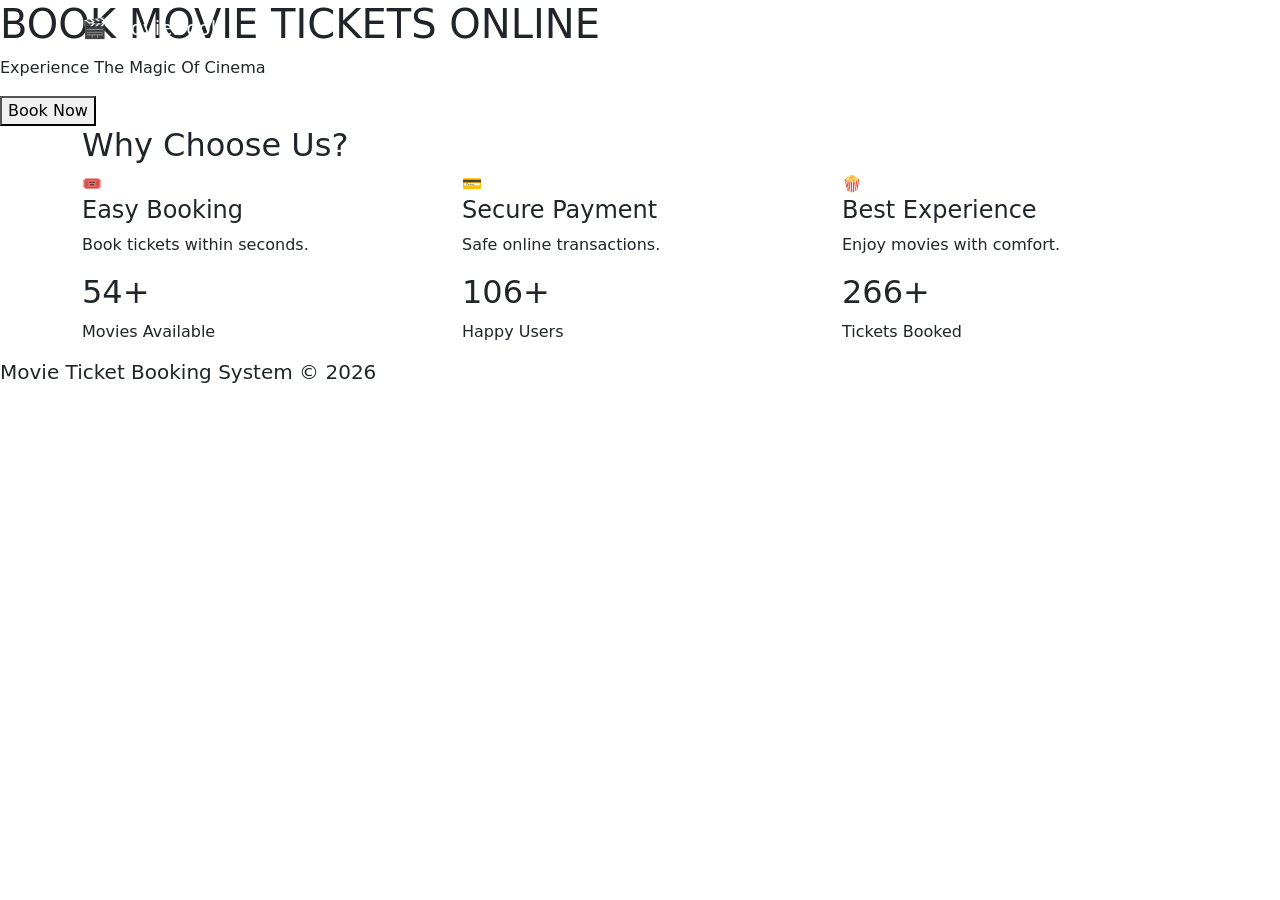
==== index.html @ 020ebb72 "Add files via upload" ====
<!DOCTYPE html>
<html lang="en">
<head>
<meta charset="UTF-8">
<meta name="viewport" content="width=device-width, initial-scale=1.0">

<title>Movie Ticket Booking</title>
<link rel="stylesheet" href="style.css">

<link href="https://cdn.jsdelivr.net/npm/bootstrap@5.3.3/dist/css/bootstrap.min.css" rel="stylesheet">


</head>
<body>

<!-- Navbar -->
<nav class="navbar navbar-expand-lg navbar-dark fixed-top">
<div class="container">
<a class="navbar-brand" href="#">🎬 MovieBook</a>
<button class="navbar-toggler" data-bs-toggle="collapse" data-bs-target="#menu">
<span class="navbar-toggler-icon"></span>
</button>

<div class="collapse navbar-collapse" id="menu">
<ul class="navbar-nav ms-auto">
<li class="nav-item"><a class="nav-link" href="#">Home</a></li>
<li class="nav-item"><a class="nav-link" href="#movies">Movies</a></li>
<li class="nav-item"><a class="nav-link" href="#">Login</a></li>
<li class="nav-item"><a class="nav-link" href="#">Register</a></li>
</ul>
</div>
</div>
</nav>

<!-- Hero -->
<section class="hero">
<div class="hero-content">
<h1>BOOK MOVIE TICKETS ONLINE</h1>
<p>Experience The Magic Of Cinema</p>
<a href="Now Showing.html"><button class="book-btn">Book Now</button></a>   
</div>
</section>

<!-- Features -->

<section class="features">

<div class="container">

<h2 class="section-title">
Why Choose Us?
</h2>

<div class="row g-4">

<div class="col-md-4">
<div class="feature-box">
<div class="feature-icon">🎟️</div>
<h4>Easy Booking</h4>
<p>Book tickets within seconds.</p>
</div>
</div>

<div class="col-md-4">
<div class="feature-box">
<div class="feature-icon">💳</div>
<h4>Secure Payment</h4>
<p>Safe online transactions.</p>
</div>
</div>

<div class="col-md-4">
<div class="feature-box">
<div class="feature-icon">🍿</div>
<h4>Best Experience</h4>
<p>Enjoy movies with comfort.</p>
</div>
</div>

</div>

</div>

</section>

<!-- Statistics -->
<section class="stats">
<div class="container">
<div class="row">

<div class="col-md-4">
<h2 id="movies">0</h2>
<p>Movies Available</p>
</div>

<div class="col-md-4">
<h2 id="users">0</h2>
<p>Happy Users</p>
</div>

<div class="col-md-4">
<h2 id="tickets">0</h2>
<p>Tickets Booked</p>
</div>

</div>
</div>
</section>

<!-- Footer -->
<footer>
<h5>Movie Ticket Booking System © 2026</h5>
</footer>

<script>
function animateCounter(id, target, speed){

let count = 0;

let interval = setInterval(function(){

count++;

document.getElementById(id).innerHTML = count + "+";

if(count >= target){
clearInterval(interval);
}

}, speed);

}

animateCounter("movies",150,20);
animateCounter("users",500,10);
animateCounter("tickets",2000,1);
</script>


<script src="https://cdn.jsdelivr.net/npm/bootstrap@5.3.3/dist/js/bootstrap.bundle.min.js"></script>

</body>
</html>
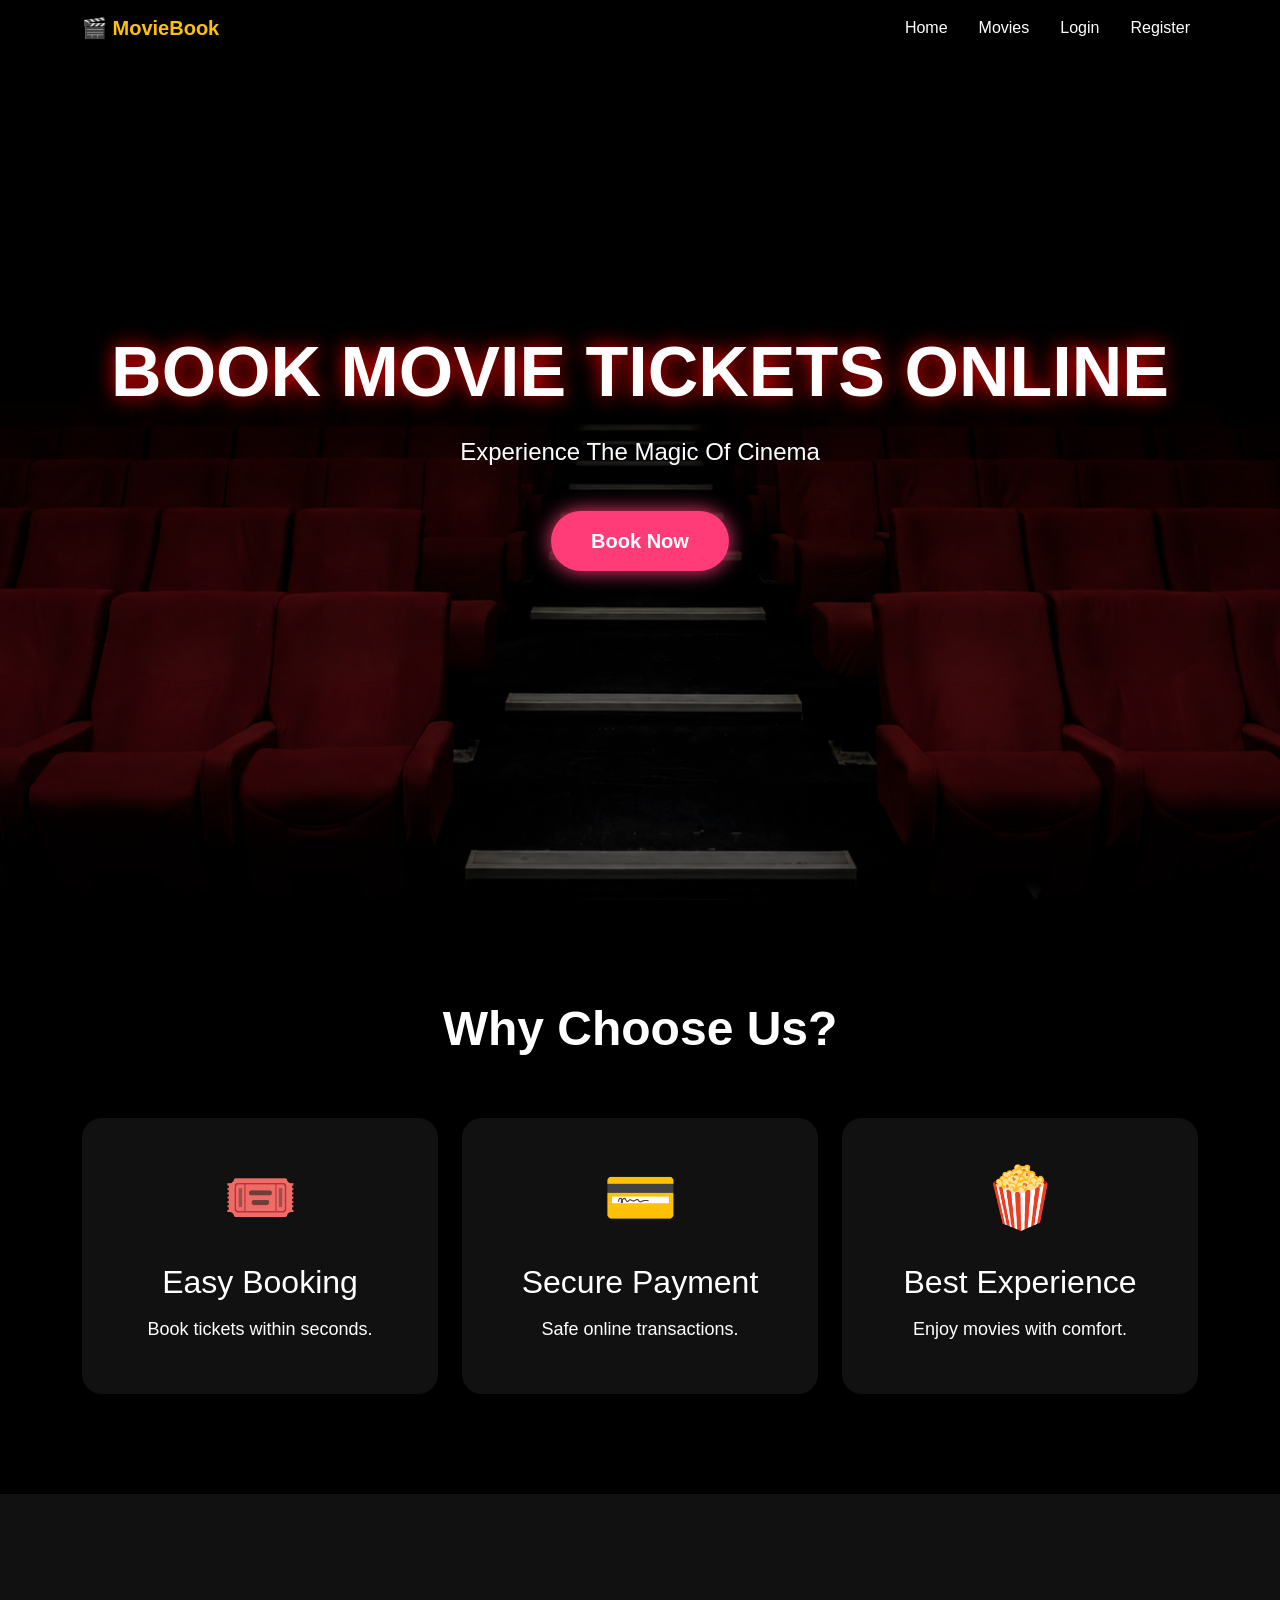
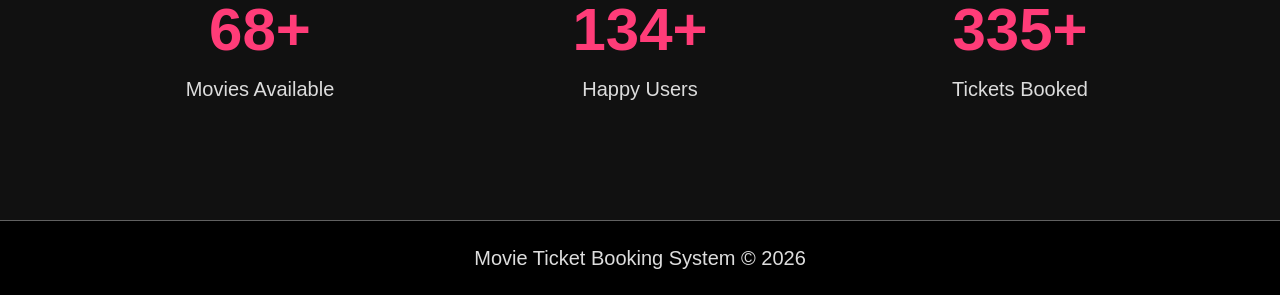
==== commit 14e9a428: "Add files via upload" ====
--- a/index.html
+++ b/index.html
@@ -53,7 +53,7 @@
 
 <div class="row g-4">
 
-<div class="col-md-4">
+<div class="col-12 col-sm-6 col-md-4">
 <div class="feature-box">
 <div class="feature-icon">🎟️</div>
 <h4>Easy Booking</h4>
@@ -61,7 +61,7 @@
 </div>
 </div>
 
-<div class="col-md-4">
+<div class="col-12 col-sm-6 col-md-4">
 <div class="feature-box">
 <div class="feature-icon">💳</div>
 <h4>Secure Payment</h4>
@@ -69,7 +69,7 @@
 </div>
 </div>
 
-<div class="col-md-4">
+<div class="col-12 col-sm-6 col-md-4">
 <div class="feature-box">
 <div class="feature-icon">🍿</div>
 <h4>Best Experience</h4>
@@ -88,17 +88,17 @@
 <div class="container">
 <div class="row">
 
-<div class="col-md-4">
+<div class="col-12 col-sm-6 col-md-4">
 <h2 id="movies">0</h2>
 <p>Movies Available</p>
 </div>
 
-<div class="col-md-4">
+<div class="col-12 col-sm-6 col-md-4">
 <h2 id="users">0</h2>
 <p>Happy Users</p>
 </div>
 
-<div class="col-md-4">
+<div class="col-12 col-sm-6 col-md-4">
 <h2 id="tickets">0</h2>
 <p>Tickets Booked</p>
 </div>
--- a/style.css
+++ b/style.css
@@ -0,0 +1,425 @@
+*{
+margin:0;
+padding:0;
+box-sizing:border-box;
+font-family:Arial, sans-serif;
+}
+
+html{
+scroll-behavior:smooth;
+}
+
+body{
+background:#000;
+color:#fff;
+overflow-x:hidden;
+}
+
+/* Navbar */
+
+.navbar{
+background:rgba(0,0,0,0.85);
+backdrop-filter:blur(10px);
+box-shadow:0 2px 15px rgba(0,0,0,0.5);
+}
+
+.navbar-brand{
+color:#ffc107 !important;
+font-size:28px;
+font-weight:bold;
+}
+
+.nav-link{
+color:white !important;
+margin-left:15px;
+transition:.4s;
+font-weight:500;
+}
+
+.nav-link:hover{
+color:#ff3c78 !important;
+}
+
+/* Hero Section */
+
+.hero{
+height:100vh;
+background:url('images/bg_img/cinema-bg.png');
+background-size:cover;
+background-position:center;
+background-repeat:no-repeat;
+display:flex;
+justify-content:center;
+align-items:center;
+text-align:center;
+position:relative;
+}
+
+.hero::before{
+content:"";
+position:absolute;
+top:0;
+left:0;
+width:100%;
+height:100%;
+background:rgba(0,0,0,0.45);
+}
+
+.hero-content{
+position:relative;
+z-index:2;
+}
+
+.hero h1{
+    font-size:70px;
+    font-weight:900;
+    color:#ffffff;
+    text-shadow:0 0 20px  red;
+    animation:slideDown 1.5s ease;
+}
+
+
+.hero p{
+color: #ffffff;
+font-size:24px;
+margin-top:20px;
+animation:fadeIn 2s ease;
+}
+
+.book-btn{
+margin-top:25px;
+padding:15px 40px;
+border:none;
+border-radius:50px;
+background:#ff3c78;
+color:white;
+font-size:20px;
+font-weight:bold;
+transition:.4s;
+box-shadow:0 0 20px #ff3c78;
+}
+
+.book-btn:hover{
+background:#c70039;
+transform:scale(1.08);
+}
+
+
+/* Features */
+
+.features{
+padding:100px 0;
+background:#000;
+}
+
+.feature-box{
+    background:#111;
+    padding:35px;
+    border-radius:20px;
+    text-align:center;
+    transition:.5s;
+    height:100%;
+}
+
+.section-title{
+text-align:center;
+font-size:48px;
+margin-bottom:60px;
+font-weight:bold;
+color:#fff;
+}
+
+.feature-box h4{
+    color:white;
+    font-size:32px;
+    margin-bottom:15px;
+}
+
+.feature-box p{
+    color:white;
+    font-size:18px;
+}
+
+.feature-box:hover{
+transform:translateY(-10px);
+box-shadow:0 0 25px #ff3c78;
+}
+
+.feature-icon{
+font-size:60px;
+margin-bottom:20px;
+}
+
+
+
+/* Statistics */
+
+.stats{
+padding:100px 0;
+background:#111;
+text-align:center;
+}
+
+.stats h2{
+font-size:60px;
+font-weight:bold;
+color:#ff3c78;
+}
+
+.stats p{
+font-size:20px;
+color:#ddd;
+}
+
+/* Footer */
+
+footer{
+background:#000;
+text-align:center;
+padding:25px;
+border-top:1px solid rgba(255, 254, 254, 0.381);
+}
+
+footer h5{
+margin:0;
+color: #ddd;
+}
+
+.movies{
+    padding:100px 0;
+    background:#111;
+    scroll-margin-top:80px;
+}
+#movies{
+    scroll-margin-top:80px;
+}
+
+/* Seat Booking */
+
+.seat-section{
+    background:#111;
+    padding:80px 0;
+    text-align:center;
+}
+
+.screen{
+    width:90%;
+    height:30px;
+    background:linear-gradient(to right,#444,#888,#444);
+    margin:20px auto 50px;
+    border-radius:100% 100% 0 0;
+    box-shadow:none;
+}
+
+.seat-layout{
+    display:flex;
+    flex-direction:column;
+    gap:15px;
+    align-items:center;
+}
+
+.seat-row{
+    display:flex;
+    gap:10px;
+    align-items:center;
+}
+
+.row-name{
+    width:30px;
+    color:white;
+    font-weight:bold;
+}
+
+.seat-row{
+    display:flex;
+    align-items:center;
+    justify-content:center;
+    margin-bottom:12px;
+}
+
+.row-label{
+    width:30px;
+    text-align:center;
+    color:white;
+    font-size:18px;
+    margin:0 10px;
+}
+
+.aisle{
+    width:60px;
+}
+
+.seat{
+    width:28px;
+    height:28px;
+    margin:3px;
+    border:2px solid #555;
+    border-radius:6px;
+    background:#2f3640;
+    cursor:pointer;
+}
+
+.seat.selected{
+    background:white;
+    border-color:white;
+}
+
+.seat.occupied{
+    background:#444;
+    border-color:#444;
+}
+
+.seat{
+    width:40px;
+    height:40px;
+    border-radius:8px;
+    border:2px solid #28a745;
+    display:flex;
+    justify-content:center;
+    align-items:center;
+    cursor:pointer;
+    font-size:14px;
+    transition:.3s;
+}
+
+.available{
+    color:white;
+}
+
+.available:hover{
+    background:#28a745;
+}
+
+.selected{
+    background:#28a745;
+    color:white;
+}
+
+.sold{
+    background:#555;
+    border:none;
+    color:white;
+    cursor:not-allowed;
+}
+
+.legend{
+    display:flex;
+    justify-content:center;
+    gap:30px;
+    margin-top:30px;
+    color:white;
+}
+
+.seat-demo{
+    width:20px;
+    height:20px;
+    display:inline-block;
+    margin-right:5px;
+    border-radius:4px;
+}
+
+.book-seat-btn{
+    margin-top:30px;
+    background:#28a745;
+    border:none;
+    padding:12px 30px;
+    color:white;
+    border-radius:8px;
+}
+
+/* ===========================
+   Mobile Responsive
+=========================== */
+
+@media (max-width:768px){
+
+.hero{
+    height:80vh;
+    padding:20px;
+    text-align:center;
+}
+
+.hero h1{
+    font-size:32px;
+}
+
+.hero p{
+    font-size:18px;
+}
+
+.book-btn{
+    padding:12px 25px;
+    font-size:16px;
+}
+
+.section-title{
+    font-size:32px;
+}
+
+.feature-box{
+    margin-bottom:20px;
+}
+
+.stats h2{
+    font-size:36px;
+}
+
+.navbar-brand{
+    font-size:22px;
+}
+
+footer{
+    text-align:center;
+    padding:20px;
+}
+
+img{
+    max-width:100%;
+    height:auto;
+}
+
+}
+
+
+/* Animations */
+
+@keyframes slideDown{
+from{
+opacity:0;
+transform:translateY(-80px);
+}
+to{
+opacity:1;
+transform:translateY(0);
+}
+}
+
+@keyframes fadeIn{
+from{
+opacity:0;
+}
+to{
+opacity:1;
+}
+}
+
+/* Responsive */
+
+@media(max-width:768px){
+
+.hero h1{
+font-size:40px;
+}
+
+.hero p{
+font-size:18px;
+}
+
+.section-title{
+font-size:35px;
+}
+
+.stats h2{
+font-size:40px;
+}
+}
